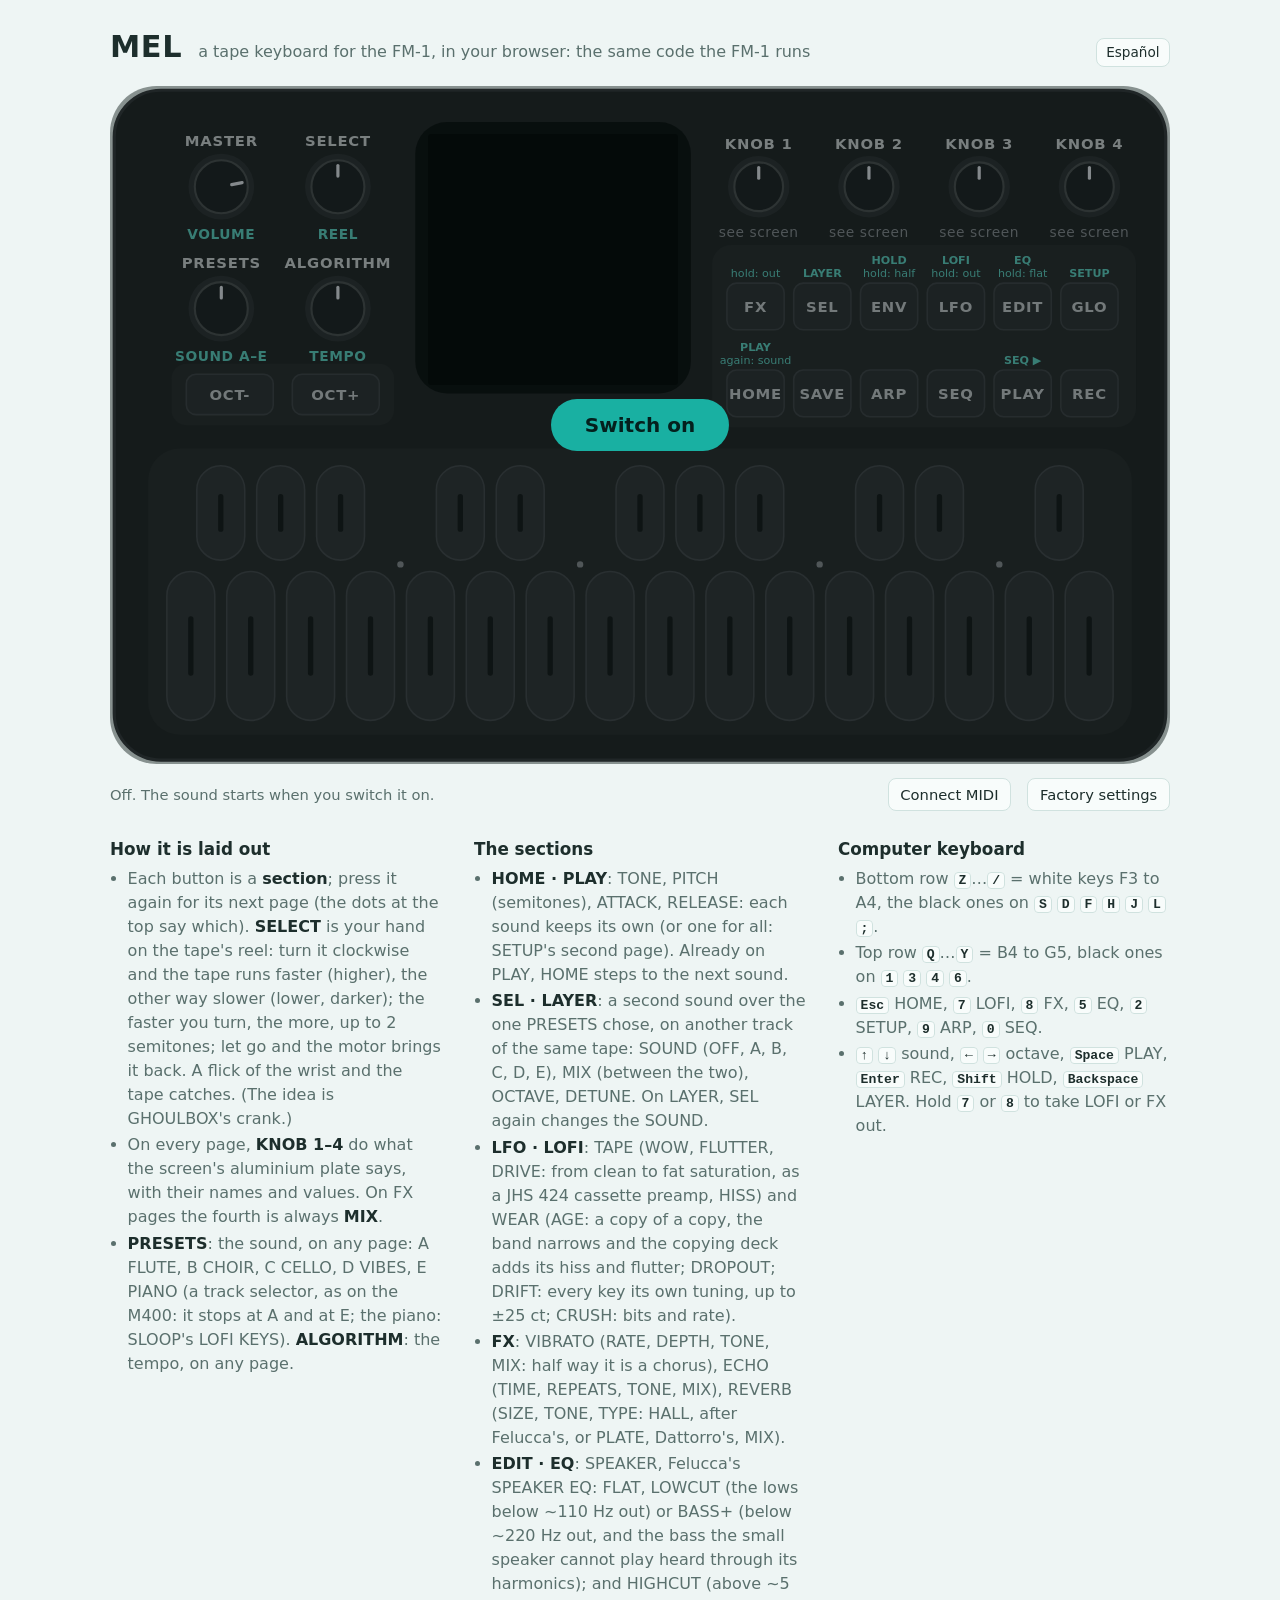
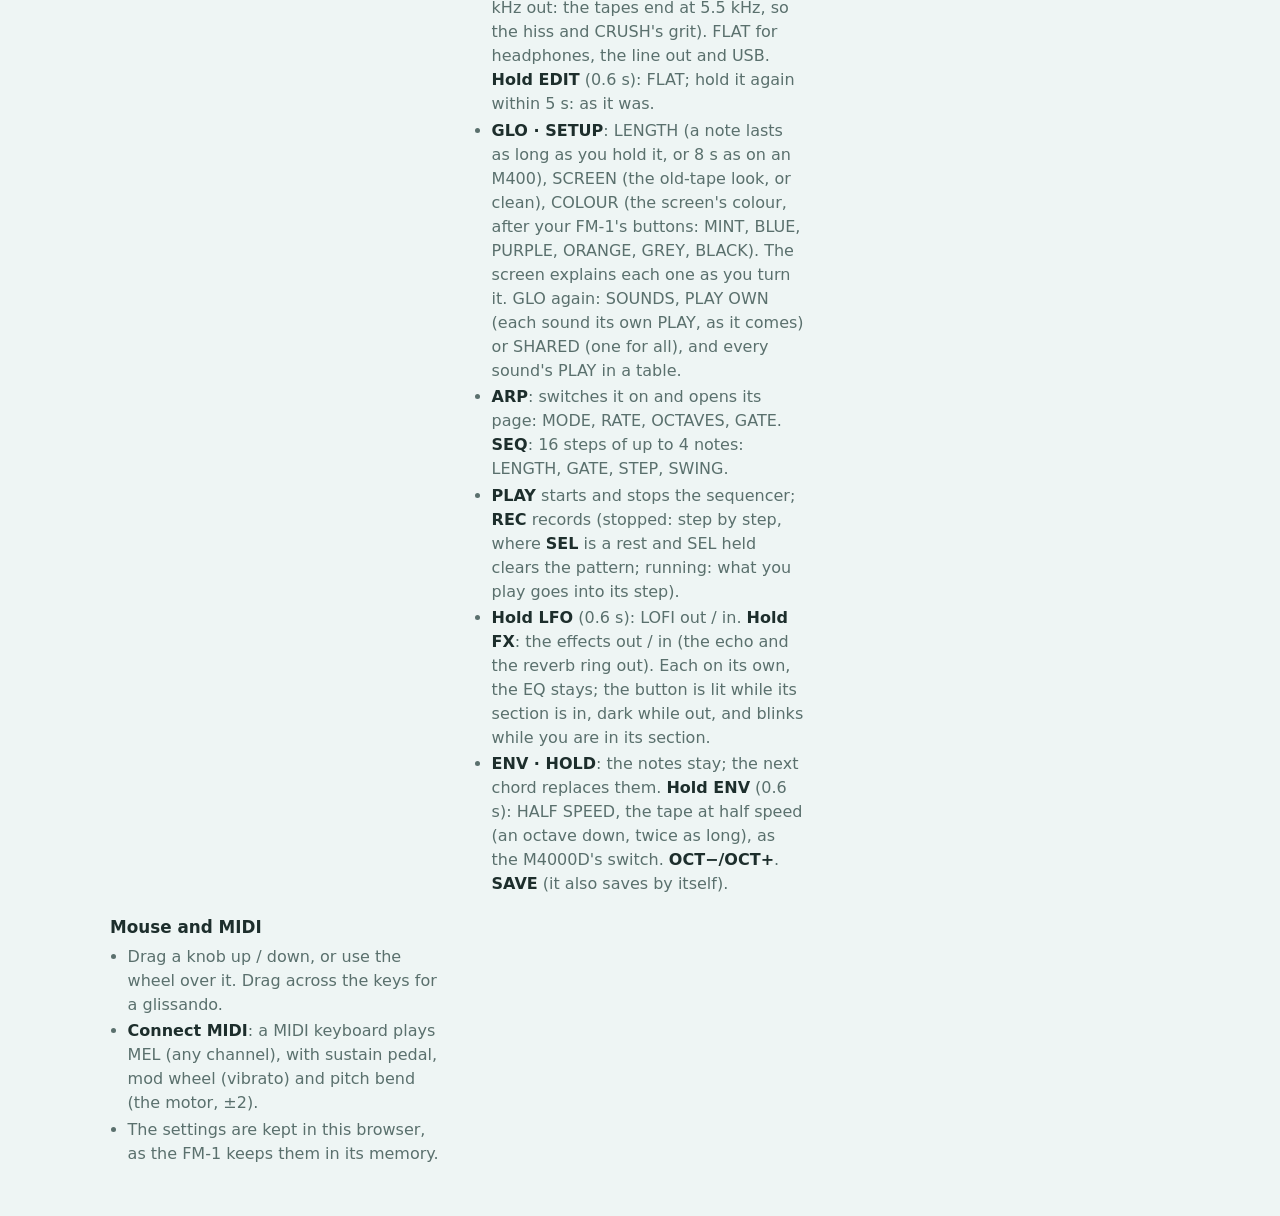
==== web/emu/index.html @ 019c7278 "MEL: Felucca's SPEAKER EQ (FLAT LOWCUT BASS+) and a HIGHCUT in place of the EQ, its curves as they a" ====
<!doctype html>
<html lang="en">
<head>
<meta charset="utf-8">
<meta name="viewport" content="width=device-width, initial-scale=1">
<title>MEL in your browser</title>
<meta name="description" content="MEL, a tape keyboard (after the Mellotron M400) for the M-VAVE FM-1, in your browser: the same code the FM-1 runs.">
<script>   /* the language before anything is drawn: English, or Spanish if chosen (the button at the top) */
try { if (localStorage.getItem("mel-lang") === "es") document.documentElement.lang = "es"; } catch (e) {}
</script>
<style>
:root { --ground: #eef5f4; --ink: #1d2e2c; --muted: #5a706d; --rule: #d0e2df; --card: #f8fcfb; --accent: #12998d; color-scheme: light; }
@media (prefers-color-scheme: dark) {
  :root:not([data-theme="light"]) { --ground: #0f1716; --ink: #e4f1ef; --muted: #91aaa6; --rule: #253432; --card: #162220; --accent: #4fd3c5; color-scheme: dark; }
}
:root[data-theme="dark"] { --ground: #0f1716; --ink: #e4f1ef; --muted: #91aaa6; --rule: #253432; --card: #162220; --accent: #4fd3c5; color-scheme: dark; }
* { box-sizing: border-box; }
body { background: var(--ground); color: var(--ink); margin: 0; padding: 24px 16px 48px;
       font: 400 16px/1.5 system-ui, -apple-system, "Segoe UI", Roboto, sans-serif; }
main { max-width: 1060px; margin: 0 auto; }
header { display: flex; flex-wrap: wrap; align-items: baseline; gap: .3rem 1rem; margin-bottom: 1rem; }
h1 { margin: 0; font-size: 1.9rem; letter-spacing: .02em; }
header p { margin: 0; color: var(--muted); }
html[lang="en"] [data-lang="es"], html[lang="es"] [data-lang="en"] { display: none !important; }
.lang { margin-left: auto; font: inherit; font-size: .85rem; color: var(--ink); background: var(--card); border: 1px solid var(--rule); border-radius: 8px; padding: .25em .7em; cursor: pointer; }
.device { position: relative; width: 100%; aspect-ratio: 1000 / 640; user-select: none; -webkit-user-select: none; touch-action: none; }
.device svg { position: absolute; inset: 0; width: 100%; height: 100%; }
.device canvas { position: absolute; left: 30%; top: 7.1875%; width: 23.6%; height: 36.875%; image-rendering: pixelated; background: #000; border-radius: 3px; pointer-events: none; }
.ctl { cursor: pointer; }
.knob { cursor: ns-resize; }
.face { transition: fill .05s; }
.lit .face.btn { fill: #109488; }
.lit text.cap { fill: #effffd; }
.cap.bcap { fill: #c9c9cd; }
.fn.bfn { fill: #5fd0c3; }                         /* (on the black silicone) */
.down .face { stroke: #5fd0c3; stroke-width: 3; }
.lit .face.white { fill: #2fb5a8; }
.lit .face.black { fill: #109488; }
.fn.dim { fill: #8a8a90; font-weight: 400; }
.fn { fill: #5fd0c3; font: 600 13px system-ui, sans-serif; letter-spacing: .04em; }
.fn.bfn { font-size: 10.5px; letter-spacing: 0; }
.fn.hold { font-weight: 400; }
.cap { fill: #d4d4d7; font: 600 15px system-ui, sans-serif; letter-spacing: .05em; pointer-events: none; }
.start { position: absolute; inset: 0; display: grid; place-items: center; background: rgba(10, 24, 22, .45); border-radius: 4.4% / 6.9%; }
.start[hidden] { display: none; }
.start button { font: 600 1.25rem system-ui, sans-serif; padding: .7em 1.7em; border: 0; border-radius: 999px; background: #19b0a2; color: #04201d; cursor: pointer; }
.start button:disabled { opacity: .6; cursor: progress; }
.bar { display: flex; flex-wrap: wrap; gap: .5rem 1rem; align-items: center; margin-top: .9rem; color: var(--muted); font-size: .92rem; }
.bar button { font: inherit; color: var(--ink); background: var(--card); border: 1px solid var(--rule); border-radius: 8px; padding: .3em .8em; cursor: pointer; }
.bar .grow { flex: 1; }
.help { display: grid; grid-template-columns: repeat(auto-fit, minmax(18rem, 1fr)); gap: 1rem 2rem; margin-top: 1.6rem; }
.help h2 { font-size: 1.05rem; margin: 0 0 .3rem; }
.help ul { margin: 0; padding-left: 1.1rem; color: var(--muted); }
.help li { margin: .15rem 0; }
.help b { color: var(--ink); }
kbd { font: 600 .82em ui-monospace, Menlo, monospace; background: var(--card); border: 1px solid var(--rule); border-radius: 4px; padding: 0 .3em; color: var(--ink); }
</style>
</head>
<body>
<main>
<header>
  <h1>MEL</h1>
  <p data-lang="en">a tape keyboard for the FM-1, in your browser: the same code the FM-1 runs</p>
  <p data-lang="es">un teclado de cintas para el FM-1, en el navegador: el mismo código que corre el FM-1</p>
  <button class="lang" id="lang" type="button"><span data-lang="en">Español</span><span data-lang="es">English</span></button>
</header>

<div class="device" id="device">
  <svg id="panel" viewBox="0 0 1000 640" role="application" aria-label="FM-1"></svg>
  <canvas id="screen" width="240" height="240" aria-label="FM-1 screen"></canvas>
  <div class="start" id="start"><button id="go"><span data-lang="en">Switch on</span><span data-lang="es">Encender</span></button></div>
</div>

<div class="bar">
  <span id="status"></span>
  <span class="grow"></span>
  <span id="load"></span>
  <button id="midi" type="button"></button>
  <button id="reset" type="button"><span data-lang="en">Factory settings</span><span data-lang="es">Ajustes de fábrica</span></button>
</div>

<section class="help" data-lang="en">
  <div>
    <h2>How it is laid out</h2>
    <ul>
      <li>Each button is a <b>section</b>; press it again for its next page (the dots at the top say which). <b>SELECT</b> is your hand on the tape's reel: turn it clockwise and the tape runs faster (higher), the other way slower (lower, darker); the faster you turn, the more, up to 2 semitones; let go and the motor brings it back. A flick of the wrist and the tape catches. (The idea is GHOULBOX's crank.)</li>
      <li>On every page, <b>KNOB 1–4</b> do what the screen's aluminium plate says, with their names and values. On FX pages the fourth is always <b>MIX</b>.</li>
      <li><b>PRESETS</b>: the sound, on any page: A FLUTE, B CHOIR, C CELLO, D VIBES, E PIANO (a track selector, as on the M400: it stops at A and at E; the piano: SLOOP's LOFI KEYS). <b>ALGORITHM</b>: the tempo, on any page.</li>
    </ul>
  </div>
  <div>
    <h2>The sections</h2>
    <ul>
      <li><b>HOME · PLAY</b>: TONE, PITCH (semitones), ATTACK, RELEASE: each sound keeps its own (or one for all: SETUP's second page). Already on PLAY, HOME steps to the next sound.</li>
      <li><b>SEL · LAYER</b>: a second sound over the one PRESETS chose, on another track of the same tape: SOUND (OFF, A, B, C, D, E), MIX (between the two), OCTAVE, DETUNE. On LAYER, SEL again changes the SOUND.</li>
      <li><b>LFO · LOFI</b>: TAPE (WOW, FLUTTER, DRIVE: from clean to fat saturation, as a JHS 424 cassette preamp, HISS) and WEAR (AGE: a copy of a copy, the band narrows and the copying deck adds its hiss and flutter; DROPOUT; DRIFT: every key its own tuning, up to ±25 ct; CRUSH: bits and rate).</li>
      <li><b>FX</b>: VIBRATO (RATE, DEPTH, TONE, MIX: half way it is a chorus), ECHO (TIME, REPEATS, TONE, MIX), REVERB (SIZE, TONE, TYPE: HALL, after Felucca's, or PLATE, Dattorro's, MIX).</li>
      <li><b>EDIT · EQ</b>: SPEAKER, Felucca's SPEAKER EQ: FLAT, LOWCUT (the lows below ~110 Hz out) or BASS+ (below ~220 Hz out, and the bass the small speaker cannot play heard through its harmonics); and HIGHCUT (above ~5 kHz out: the tapes end at 5.5 kHz, so the hiss and CRUSH's grit). FLAT for headphones, the line out and USB. <b>Hold EDIT</b> (0.6 s): FLAT; hold it again within 5 s: as it was.</li>
      <li><b>GLO · SETUP</b>: LENGTH (a note lasts as long as you hold it, or 8 s as on an M400), SCREEN (the old-tape look, or clean), COLOUR (the screen's colour, after your FM-1's buttons: MINT, BLUE, PURPLE, ORANGE, GREY, BLACK). The screen explains each one as you turn it. GLO again: SOUNDS, PLAY OWN (each sound its own PLAY, as it comes) or SHARED (one for all), and every sound's PLAY in a table.</li>
      <li><b>ARP</b>: switches it on and opens its page: MODE, RATE, OCTAVES, GATE. <b>SEQ</b>: 16 steps of up to 4 notes: LENGTH, GATE, STEP, SWING.</li>
      <li><b>PLAY</b> starts and stops the sequencer; <b>REC</b> records (stopped: step by step, where <b>SEL</b> is a rest and SEL held clears the pattern; running: what you play goes into its step).</li>
      <li><b>Hold LFO</b> (0.6 s): LOFI out / in. <b>Hold FX</b>: the effects out / in (the echo and the reverb ring out). Each on its own, the EQ stays; the button is lit while its section is in, dark while out, and blinks while you are in its section.</li>
      <li><b>ENV · HOLD</b>: the notes stay; the next chord replaces them. <b>Hold ENV</b> (0.6 s): HALF SPEED, the tape at half speed (an octave down, twice as long), as the M4000D's switch. <b>OCT−/OCT+</b>. <b>SAVE</b> (it also saves by itself).</li>
    </ul>
  </div>
  <div>
    <h2>Computer keyboard</h2>
    <ul>
      <li>Bottom row <kbd>Z</kbd>…<kbd>/</kbd> = white keys F3 to A4, the black ones on <kbd>S</kbd> <kbd>D</kbd> <kbd>F</kbd> <kbd>H</kbd> <kbd>J</kbd> <kbd>L</kbd> <kbd>;</kbd>.</li>
      <li>Top row <kbd>Q</kbd>…<kbd>Y</kbd> = B4 to G5, black ones on <kbd>1</kbd> <kbd>3</kbd> <kbd>4</kbd> <kbd>6</kbd>.</li>
      <li><kbd>Esc</kbd> HOME, <kbd>7</kbd> LOFI, <kbd>8</kbd> FX, <kbd>5</kbd> EQ, <kbd>2</kbd> SETUP, <kbd>9</kbd> ARP, <kbd>0</kbd> SEQ.</li>
      <li><kbd>↑</kbd> <kbd>↓</kbd> sound, <kbd>←</kbd> <kbd>→</kbd> octave, <kbd>Space</kbd> PLAY, <kbd>Enter</kbd> REC, <kbd>Shift</kbd> HOLD, <kbd>Backspace</kbd> LAYER. Hold <kbd>7</kbd> or <kbd>8</kbd> to take LOFI or FX out.</li>
    </ul>
  </div>
  <div>
    <h2>Mouse and MIDI</h2>
    <ul>
      <li>Drag a knob up / down, or use the wheel over it. Drag across the keys for a glissando.</li>
      <li><b>Connect MIDI</b>: a MIDI keyboard plays MEL (any channel), with sustain pedal, mod wheel (vibrato) and pitch bend (the motor, ±2).</li>
      <li>The settings are kept in this browser, as the FM-1 keeps them in its memory.</li>
    </ul>
  </div>
</section>
<section class="help" data-lang="es">
  <div>
    <h2>Cómo está ordenado</h2>
    <ul>
      <li>Cada botón es un <b>apartado</b>; si lo vuelves a pulsar, pasa a su siguiente página (los puntos de arriba dicen en cuál estás). <b>SELECT</b> es tu mano en la bobina de la cinta: hacia la derecha la cinta corre más (más agudo), hacia la izquierda la frenas (más grave y más oscuro); cuanto más rápido giras, más, hasta 2 semitonos; suéltalo y el motor la devuelve. Un golpe de muñeca y la cinta se engancha. (La idea es la manivela de GHOULBOX.)</li>
      <li>En todas las páginas, <b>KNOB 1–4</b> hacen lo que dice la placa de aluminio de la pantalla, con su nombre y su valor. En FX el cuarto es siempre <b>MIX</b>.</li>
      <li><b>PRESETS</b>: el sonido, en cualquier página: A FLUTE, B CHOIR, C CELLO, D VIBES, E PIANO (un selector de pistas como el del M400: se para en A y en E; el piano: el LOFI KEYS de SLOOP). <b>ALGORITHM</b>: el tempo, en cualquier página.</li>
    </ul>
  </div>
  <div>
    <h2>Los apartados</h2>
    <ul>
      <li><b>HOME · PLAY</b>: TONE, PITCH (semitonos), ATTACK, RELEASE: cada sonido guarda los suyos (o unos para todos: segunda página de SETUP). Si ya estás en PLAY, HOME pasa al siguiente sonido.</li>
      <li><b>SEL · LAYER</b>: un segundo sonido encima del de PRESETS, en otra pista de la misma cinta: SOUND (OFF, A, B, C, D, E), MIX (entre los dos), OCTAVE, DETUNE. Ya en LAYER, SEL otra vez cambia el SOUND.</li>
      <li><b>LFO · LOFI</b>: TAPE (WOW, FLUTTER, DRIVE: de limpio a saturación gorda, como un JHS 424 / preamplificador de cassette, HISS) y WEAR (AGE: copia de copia, se estrecha la banda y la copiadora añade su siseo y flutter; DROPOUT; DRIFT: cada tecla con su afinación, hasta ±25 ct; CRUSH: bits y frecuencia).</li>
      <li><b>FX</b>: VIBRATO (RATE, DEPTH, TONE, MIX: a mitad es un chorus), ECHO (TIME, REPEATS, TONE, MIX), REVERB (SIZE, TONE, TYPE: HALL, after Felucca's, or PLATE, Dattorro's, MIX).</li>
      <li><b>EDIT · EQ</b>: SPEAKER, el SPEAKER EQ de Felucca: FLAT, LOWCUT (quita los graves por debajo de ~110 Hz) o BASS+ (quita por debajo de ~220 Hz, y los graves que el altavoz pequeño no da se oyen por sus armónicos); y HIGHCUT (quita por encima de ~5 kHz: las cintas acaban en 5,5 kHz, así que el soplido y la arenilla del CRUSH). FLAT para auriculares, la salida de línea y USB. <b>Mantén EDIT</b> (0,6 s): FLAT; mantenlo otra vez antes de 5 s: como estaba.</li>
      <li><b>GLO · SETUP</b>: LENGTH (la nota dura lo que la mantienes, o 8 s como en un M400), SCREEN (pantalla de cinta vieja o limpia), COLOUR (el color de la pantalla, a juego con los botones de tu FM-1: MINT, BLUE, PURPLE, ORANGE, GREY, BLACK). La pantalla explica cada uno al girarlo. GLO otra vez: SOUNDS, PLAY OWN (cada sonido su PLAY, así viene) o SHARED (uno para todos), y el PLAY de cada sonido en una tabla.</li>
      <li><b>ARP</b>: lo enciende y abre su página: MODE, RATE, OCTAVES, GATE. <b>SEQ</b>: 16 pasos de hasta 4 notas: LENGTH, GATE, STEP, SWING.</li>
      <li><b>PLAY</b> arranca y para el secuenciador; <b>REC</b> graba (parado: paso a paso, ahí <b>SEL</b> es un silencio y SEL mantenido borra el patrón; en marcha: lo que tocas entra en su paso).</li>
      <li><b>Mantén LFO</b> (0,6 s): fuera / dentro el LOFI. <b>Mantén FX</b>: fuera / dentro los efectos (el eco y la reverb se apagan solos). Son independientes y el EQ no se toca; el botón está encendido mientras su sección está dentro, apagado cuando está fuera, y parpadea cuando estás en su sección.</li>
      <li><b>ENV · HOLD</b>: las notas se quedan; el siguiente acorde las sustituye. <b>Mantén ENV</b> (0,6 s): HALF SPEED, la cinta a media velocidad (una octava abajo, el doble de larga), como el interruptor del M4000D. <b>OCT−/OCT+</b>. <b>SAVE</b> (también guarda solo).</li>
    </ul>
  </div>
  <div>
    <h2>Teclado del ordenador</h2>
    <ul>
      <li>Fila de abajo <kbd>Z</kbd>…<kbd>/</kbd> = teclas blancas de F3 a A4, con las negras en <kbd>S</kbd> <kbd>D</kbd> <kbd>F</kbd> <kbd>H</kbd> <kbd>J</kbd> <kbd>L</kbd> <kbd>Ñ</kbd>/<kbd>;</kbd>.</li>
      <li>Arriba <kbd>Q</kbd>…<kbd>Y</kbd> = B4 a G5, negras en <kbd>1</kbd> <kbd>3</kbd> <kbd>4</kbd> <kbd>6</kbd>.</li>
      <li><kbd>Esc</kbd> HOME, <kbd>7</kbd> LOFI, <kbd>8</kbd> FX, <kbd>5</kbd> EQ, <kbd>2</kbd> SETUP, <kbd>9</kbd> ARP, <kbd>0</kbd> SEQ.</li>
      <li><kbd>↑</kbd> <kbd>↓</kbd> sonido, <kbd>←</kbd> <kbd>→</kbd> octava, <kbd>Espacio</kbd> PLAY, <kbd>Enter</kbd> REC, <kbd>Shift</kbd> HOLD, <kbd>Retroceso</kbd> LAYER. Mantén <kbd>7</kbd> u <kbd>8</kbd> para sacar LOFI o FX.</li>
    </ul>
  </div>
  <div>
    <h2>Ratón y MIDI</h2>
    <ul>
      <li>Arrastra un knob arriba/abajo o usa la rueda encima. Arrastra por las teclas para un glissando.</li>
      <li><b>Conectar MIDI</b>: un teclado MIDI toca MEL (cualquier canal), con pedal de sustain, rueda de modulación (vibrato) y pitch bend (el motor, ±2).</li>
      <li>Los ajustes se guardan en este navegador, como el FM-1 los guarda en su memoria.</li>
    </ul>
  </div>
</section>
</main>

<script>
"use strict";
const NS = "http://www.w3.org/2000/svg";
const BTN = { "OCT-": 0, "OCT+": 1, FX: 2, SEL: 3, ENV: 4, LFO: 5, EDIT: 6, GLO: 7, HOME: 8, SAVE: 9, ARP: 10, SEQ: 11, PLAY: 12, REC: 13 };
const ENC = { SELECT: 0, ALGORITHM: 1, KNOB1: 2, KNOB2: 3, KNOB3: 4, KNOB4: 5, PRESETS: 6 };
let lang = document.documentElement.lang === "es" ? "es" : "en";
const TEXT = {                                  // [what it is, what holding it does] above the buttons; under the knobs
  en: { SELECT: ["REEL"], ALGORITHM: ["TEMPO"], PRESETS: ["SOUND A–E"], MASTER: ["VOLUME"], KNOB: ["see screen"],
        HOME: ["PLAY", "again: sound"], LFO: ["LOFI", "hold: out"], FX: ["", "hold: out"], EDIT: ["EQ", "hold: flat"],
        GLO: ["SETUP"], ENV: ["HOLD", "hold: half"], SEL: ["LAYER"], PLAY: ["SEQ ▶"], REC: [""],
        off: "Off. The sound starts when you switch it on.", loading: "Loading the tapes…",
        on: "On. Play with the mouse, the keyboard or a MIDI keyboard.", fail: "Could not start: ", error: "Error: ",
        midi: "Connect MIDI", midiOn: "MIDI connected", noMidi: "This browser has no Web MIDI (try Chrome or Edge).",
        midiNone: "MIDI connected, but there is no MIDI keyboard.", midiNo: "MIDI not allowed: ", key: "key" },
  es: { SELECT: ["BOBINA"], ALGORITHM: ["TEMPO"], PRESETS: ["SONIDO A–E"], MASTER: ["VOLUMEN"], KNOB: ["ver pantalla"],
        HOME: ["PLAY", "otra: sonido"], LFO: ["LOFI", "mant: fuera"], FX: ["", "mant: fuera"], EDIT: ["EQ", "mant: plano"],
        GLO: ["SETUP"], ENV: ["HOLD", "mant: half"], SEL: ["LAYER"], PLAY: ["SEQ ▶"], REC: ["GRABAR"],
        off: "Apagado. El sonido empieza al encender.", loading: "Cargando las cintas…",
        on: "Encendido. Toca con el ratón, el teclado o un teclado MIDI.", fail: "No ha podido arrancar: ", error: "Error: ",
        midi: "Conectar MIDI", midiOn: "MIDI conectado", noMidi: "Este navegador no tiene Web MIDI (prueba Chrome o Edge).",
        midiNone: "MIDI conectado, pero no hay ningún teclado MIDI.", midiNo: "MIDI no permitido: ", key: "tecla" },
};
const t = (k) => TEXT[lang][k];
const WHITE_K = [0, 2, 4, 6, 7, 9, 11, 12, 14, 16, 18, 19, 21, 23, 24, 26];   // F3 G3 A3 B3 C4 ... G5
const BLACK_K = [1, 3, 5, 8, 10, 13, 15, 17, 20, 22, 25];
const BLACK_AFTER = [0, 1, 2, 4, 5, 7, 8, 9, 11, 12, 14];                     // the white key each black one follows
const STORE = "mel-emu-settings";

const svg = document.getElementById("panel");
function el(tag, attrs, parent = svg) {
  const e = document.createElementNS(NS, tag);
  for (const [k, v] of Object.entries(attrs)) e.setAttribute(k, v);
  parent.appendChild(e);
  return e;
}
function label(parent, x, y, s, cls = "cap", size) {
  const e = el("text", { x, y, "text-anchor": "middle", class: cls }, parent);
  if (size) e.style.fontSize = size + "px";
  e.textContent = s;
  return e;
}
const texts = [];                               // the labels that change with the language: [element, key, line, y alone]
function textLabel(parent, x, y, key, line, cls, yAlone = y) {
  const e = label(parent, x, y, "", cls);
  texts.push([e, key, line, y, yAlone]);
  return e;
}

// ---------------------------------------------------------------- the panel
el("rect", { x: 4, y: 4, width: 992, height: 632, rx: 44, fill: "#1e1e20", stroke: "#323236", "stroke-width": 3 });   // the FM-1 Black: all black, black silicone
const knobs = {};
function knob(x, y, r, name) {
  const g = el("g", { class: "ctl knob", role: "slider", "aria-label": name });
  el("circle", { cx: x, cy: y, r: r + 6, fill: "#2c2c2f" }, g);
  el("circle", { cx: x, cy: y, r, fill: "#1c1c1e", stroke: "#4a4a4d", "stroke-width": 2, class: "face" }, g);
  const ind = el("line", { x1: x, y1: y - r + 5, x2: x, y2: y - r + 15, stroke: "#e8e6ee", "stroke-width": 3, "stroke-linecap": "round" }, g);
  label(g, x, y - r - 13, name === "KNOB1" ? "KNOB 1" : name === "KNOB2" ? "KNOB 2" : name === "KNOB3" ? "KNOB 3" : name === "KNOB4" ? "KNOB 4" : name, "cap", 14);
  if (name.startsWith("KNOB")) textLabel(g, x, y + r + 24, "KNOB", 0, "fn dim");
  else textLabel(g, x, y + r + 24, name, 0, "fn");
  el("circle", { cx: x, cy: y, r: r + 16, fill: "transparent" }, g);
  knobs[name] = { g, ind, x, y, angle: 0 };
  return knobs[name];
}
knob(105, 95, 25, "MASTER");
knob(215, 95, 25, "SELECT");
knob(105, 210, 25, "PRESETS");
knob(215, 210, 25, "ALGORITHM");
for (let i = 0; i < 4; i++) knob(612 + i * 104, 95, 23, `KNOB${i + 1}`);

const buttons = {};
function button(x, y, w, h, name) {
  const g = el("g", { class: "ctl", role: "button", "aria-label": name });
  el("rect", { x, y, width: w, height: h, rx: 9, fill: "#2c2c2f", stroke: "#3e3e43", "stroke-width": 1.5, class: "face btn" }, g);
  label(g, x + w / 2, y + h / 2 + 5, name, "cap bcap", 14);
  if (TEXT.en[name]) {                          // two short lines over it: what it is, what holding it does
    textLabel(g, x + w / 2, y - 18, name, 0, "fn bfn", y - 6);   // (alone: just over the button)
    textLabel(g, x + w / 2, y - 6, name, 1, "fn bfn hold");
  }
  buttons[name] = { g, id: BTN[name] };
}
el("rect", { x: 58, y: 262, width: 210, height: 58, rx: 14, fill: "#262628" });
button(72, 272, 82, 38, "OCT-");
button(172, 272, 82, 38, "OCT+");
el("rect", { x: 288, y: 34, width: 260, height: 256, rx: 30, fill: "#080909" });
el("rect", { x: 568, y: 150, width: 400, height: 172, rx: 18, fill: "#262628" });
const ROW1 = ["FX", "SEL", "ENV", "LFO", "EDIT", "GLO"], ROW2 = ["HOME", "SAVE", "ARP", "SEQ", "PLAY", "REC"];
for (let i = 0; i < 6; i++) { button(582 + i * 63, 186, 54, 44, ROW1[i]); button(582 + i * 63, 268, 54, 44, ROW2[i]); }

const keys = [];
function slit(g, cx, y, h) {                    // the dark groove down the middle of every key, as on the real one
  el("rect", { x: cx - 2.5, y: y + h * 0.3, width: 5, height: h * 0.4, rx: 2.5, fill: "#121214", "pointer-events": "none" }, g);
}
(function keybed(x0, y0, w, h) {
  el("rect", { x: x0, y: y0, width: w, height: h, rx: 30, fill: "#262628" });
  const pitch = (w - 24) / 16, kw = pitch * 0.8;
  WHITE_K.forEach((k, i) => {
    const g = el("g", { class: "ctl", role: "button", "aria-label": `key ${k}` });
    el("rect", { x: x0 + 12 + i * pitch + (pitch - kw) / 2, y: y0 + h * 0.43, width: kw, height: h * 0.52, rx: kw / 2, fill: "#2f2f32", stroke: "#434348", "stroke-width": 1.5, class: "face white" }, g);
    slit(g, x0 + 12 + i * pitch + pitch / 2, y0 + h * 0.43, h * 0.52);
    g.dataset.key = k;
    keys[k] = g;
  });
  BLACK_AFTER.forEach((a, j) => {
    const g = el("g", { class: "ctl", role: "button", "aria-label": `key ${BLACK_K[j]}` });
    el("rect", { x: x0 + 12 + (a + 1) * pitch - kw / 2, y: y0 + h * 0.06, width: kw, height: h * 0.33, rx: kw / 2, fill: "#2f2f32", stroke: "#434348", "stroke-width": 1.5, class: "face black" }, g);
    slit(g, x0 + 12 + (a + 1) * pitch, y0 + h * 0.06, h * 0.33);
    g.dataset.key = BLACK_K[j];
    keys[BLACK_K[j]] = g;
  });
  [4, 7, 11, 14].forEach((i) => el("circle", { cx: x0 + 12 + i * pitch, cy: y0 + h * 0.405, r: 3, fill: "#8a8a90" }));   // the octave dots (B|C, E|F)
})(36, 342, 928, 270);

// ---------------------------------------------------------------- the language
const statusEl = document.getElementById("status"), loadEl = document.getElementById("load");
let statusKey = "off", statusExtra = "", midiOn = false;
function status(key, extra = "") { statusKey = key; statusExtra = extra; statusEl.textContent = t(key) + extra; }
function applyLang() {
  document.documentElement.lang = lang;
  document.title = lang === "es" ? "MEL en el navegador" : "MEL in your browser";
  for (const [e, key, line, y, yAlone] of texts) {
    const lines = TEXT[lang][key] || [];
    e.textContent = lines[line] || "";
    e.setAttribute("y", lines[1] ? y : yAlone);
  }
  document.getElementById("midi").textContent = t(midiOn ? "midiOn" : "midi");
  if (statusKey) statusEl.textContent = t(statusKey) + statusExtra;
}
document.getElementById("lang").addEventListener("click", () => {
  lang = lang === "es" ? "en" : "es";
  try { localStorage.setItem("mel-lang", lang); } catch (e) {}
  applyLang();
});
applyLang();

// ---------------------------------------------------------------- the device
let node = null, ctx = null, master = 800;
const send = (m) => node && node.port.postMessage(m);
let keyMask = 0;
const keySources = new Map();                    // key -> set of sources holding it (pointer ids, keyboard codes)
function keyHold(k, src, down) {
  let s = keySources.get(k);
  if (!s) keySources.set(k, (s = new Set()));
  if (down) s.add(src); else s.delete(src);
  const was = keyMask;
  keyMask = s.size ? keyMask | (1 << k) : keyMask & ~(1 << k);
  if (keyMask !== was) { send({ type: "keys", mask: keyMask }); keys[k].classList.toggle("down", !!s.size); }
}
function buttonSet(name, down) {
  const b = buttons[name];
  if (!b) return;
  b.g.classList.toggle("down", down);
  send({ type: "button", id: b.id, down });
}
function turn(name, n) {
  const k = knobs[name];
  if (!k || !n) return;
  k.angle = (k.angle + n * 15) % 360;
  k.ind.setAttribute("transform", `rotate(${k.angle} ${k.x} ${k.y})`);
  send({ type: "enc", id: ENC[name], n });
}
function setMaster(v) {
  master = Math.max(0, Math.min(1023, Math.round(v)));
  const k = knobs.MASTER;
  k.ind.setAttribute("transform", `rotate(${(master / 1023) * 280 - 140} ${k.x} ${k.y})`);
  send({ type: "master", value: master });
  try { localStorage.setItem("mel-emu-master", master); } catch (e) {}
}

// knobs: drag up / down, or the wheel
for (const [name, k] of Object.entries(knobs)) {
  let y0 = 0, acc = 0, id = null;
  k.g.addEventListener("pointerdown", (e) => { id = e.pointerId; y0 = e.clientY; acc = 0; k.g.setPointerCapture(id); e.preventDefault(); });
  k.g.addEventListener("pointermove", (e) => {
    if (e.pointerId !== id) return;
    const dy = y0 - e.clientY;
    y0 = e.clientY;
    if (name === "MASTER") { setMaster(master + dy * 4); return; }
    acc += dy;
    const n = Math.trunc(acc / 9);
    if (n) { acc -= n * 9; turn(name, n); }
  });
  const end = (e) => { if (e.pointerId === id) id = null; };
  k.g.addEventListener("pointerup", end);
  k.g.addEventListener("pointercancel", end);
  k.g.addEventListener("wheel", (e) => {
    e.preventDefault();
    const n = e.deltaY < 0 ? 1 : -1;
    if (name === "MASTER") setMaster(master + n * 32); else turn(name, n);
  }, { passive: false });
}
// buttons
for (const [name, b] of Object.entries(buttons)) {
  b.g.addEventListener("pointerdown", (e) => { b.g.setPointerCapture(e.pointerId); buttonSet(name, true); e.preventDefault(); });
  const up = () => buttonSet(name, false);
  b.g.addEventListener("pointerup", up);
  b.g.addEventListener("pointercancel", up);
}
// keys: press, and slide across them
const pointerKey = new Map();
function keyAt(x, y) {
  const t = document.elementFromPoint(x, y), g = t && t.closest && t.closest("g[data-key]");
  return g ? +g.dataset.key : -1;
}
svg.addEventListener("pointerdown", (e) => {
  const k = keyAt(e.clientX, e.clientY);
  if (k < 0) return;
  e.preventDefault();
  svg.setPointerCapture(e.pointerId);
  pointerKey.set(e.pointerId, k);
  keyHold(k, "p" + e.pointerId, true);
});
svg.addEventListener("pointermove", (e) => {
  if (!pointerKey.has(e.pointerId)) return;
  const k = keyAt(e.clientX, e.clientY), was = pointerKey.get(e.pointerId);
  if (k !== was && k >= 0) { keyHold(was, "p" + e.pointerId, false); keyHold(k, "p" + e.pointerId, true); pointerKey.set(e.pointerId, k); }
});
const pointerEnd = (e) => {
  if (!pointerKey.has(e.pointerId)) return;
  keyHold(pointerKey.get(e.pointerId), "p" + e.pointerId, false);
  pointerKey.delete(e.pointerId);
};
svg.addEventListener("pointerup", pointerEnd);
svg.addEventListener("pointercancel", pointerEnd);

// the computer keyboard (by position: works on any layout)
const KEYMAP = {
  KeyZ: 0, KeyS: 1, KeyX: 2, KeyD: 3, KeyC: 4, KeyF: 5, KeyV: 6, KeyB: 7, KeyH: 8, KeyN: 9, KeyJ: 10, KeyM: 11,
  Comma: 12, KeyL: 13, Period: 14, Semicolon: 15, Slash: 16, Digit1: 17, KeyQ: 18, KeyW: 19, Digit3: 20, KeyE: 21,
  Digit4: 22, KeyR: 23, KeyT: 24, Digit6: 25, KeyY: 26,
};
const KEYBTN = { Space: "PLAY", Enter: "REC", Escape: "HOME", Digit9: "ARP", Digit0: "SEQ", Digit7: "LFO", Digit8: "FX", Digit5: "EDIT", Digit2: "GLO", ShiftLeft: "ENV", ShiftRight: "ENV", Backspace: "SEL" };
window.addEventListener("keydown", (e) => {
  if (e.metaKey || e.ctrlKey || e.altKey || !node) return;
  if (e.code in KEYMAP) { if (!e.repeat) keyHold(KEYMAP[e.code], e.code, true); e.preventDefault(); }
  else if (e.code in KEYBTN) { if (!e.repeat) buttonSet(KEYBTN[e.code], true); e.preventDefault(); }
  else if (e.code === "ArrowUp") { turn("PRESETS", 1); e.preventDefault(); }
  else if (e.code === "ArrowDown") { turn("PRESETS", -1); e.preventDefault(); }
  else if (e.code === "ArrowLeft") { if (!e.repeat) buttonSet("OCT-", true); e.preventDefault(); }
  else if (e.code === "ArrowRight") { if (!e.repeat) buttonSet("OCT+", true); e.preventDefault(); }
});
window.addEventListener("keyup", (e) => {
  if (e.code in KEYMAP) keyHold(KEYMAP[e.code], e.code, false);
  else if (e.code in KEYBTN) buttonSet(KEYBTN[e.code], false);
  else if (e.code === "ArrowLeft") buttonSet("OCT-", false);
  else if (e.code === "ArrowRight") buttonSet("OCT+", false);
});
window.addEventListener("blur", () => {
  for (const [k, s] of keySources) for (const src of [...s]) if (!src.startsWith("p")) keyHold(k, src, false);
});

// the screen and the LEDs
const screen = document.getElementById("screen"), sctx = screen.getContext("2d"), img = sctx.createImageData(240, 240);
function drawScreen(fb) {
  const d = img.data;
  for (let i = 0, j = 0; i < fb.length; i++, j += 4) {
    const c = fb[i];
    d[j] = ((c >> 11) * 527 + 23) >> 6;
    d[j + 1] = (((c >> 5) & 63) * 259 + 33) >> 6;
    d[j + 2] = ((c & 31) * 527 + 23) >> 6;
    d[j + 3] = 255;
  }
  sctx.putImageData(img, 0, 0);
}
function drawLeds([lo, hi]) {
  for (const b of Object.values(buttons)) b.g.classList.toggle("lit", !!((lo >>> b.id) & 1));
  for (let k = 0; k < 27; k++) {
    const id = 14 + k, on = id < 32 ? (lo >>> id) & 1 : (hi >>> (id - 32)) & 1;
    keys[k].classList.toggle("lit", !!on);
  }
}

// ---------------------------------------------------------------- switching on
function savedSettings() {
  try { const s = JSON.parse(localStorage.getItem(STORE) || "null"); return Array.isArray(s) ? s : null; } catch (e) { return null; }
}
async function start() {
  const go = document.getElementById("go");
  go.disabled = true;
  status("loading");
  try {
    ctx = new AudioContext({ sampleRate: 44100, latencyHint: "interactive" });
    await ctx.audioWorklet.addModule("worklet.js");
    const wasm = await (await fetch("mel.wasm", { cache: "no-cache" })).arrayBuffer();   // (asked again: a new build is never an old copy)
    node = new AudioWorkletNode(ctx, "mel", { numberOfInputs: 0, numberOfOutputs: 1, outputChannelCount: [2] });
    node.connect(ctx.destination);
    try { const m = +localStorage.getItem("mel-emu-master"); if (m > 0) master = m; } catch (e) {}
    node.port.onmessage = (e) => {
      const m = e.data;
      if (m.type === "ready") {
        document.getElementById("start").hidden = true;
        status("on");
        setMaster(master);
      } else if (m.type === "error") {
        status("error", m.message);
      } else if (m.type === "frame") {
        if (m.fb) drawScreen(m.fb);
        if (m.leds) drawLeds(m.leds);
        if (m.settings) { try { localStorage.setItem(STORE, JSON.stringify(m.settings)); } catch (err) {} }
        if (m.load !== undefined) loadEl.textContent = `CPU ${(m.load * 100).toFixed(0)} %`;
      }
    };
    node.port.postMessage({ type: "load", wasm, settings: savedSettings(), master }, [wasm]);
    await ctx.resume();
  } catch (err) {
    status("fail", err.message);
    go.disabled = false;
  }
}
document.getElementById("go").addEventListener("click", start);
document.getElementById("reset").addEventListener("click", () => {
  try { localStorage.removeItem(STORE); } catch (e) {}
  location.reload();
});

// MIDI in
document.getElementById("midi").addEventListener("click", async (ev) => {
  if (!navigator.requestMIDIAccess) { status("noMidi"); return; }
  try {
    const access = await navigator.requestMIDIAccess();
    const hook = () => {
      const names = [];
      for (const input of access.inputs.values()) {
        input.onmidimessage = (m) => { const [a, b = 0, c = 0] = m.data; if (a < 0xF0) send({ type: "midi", data: [a, b, c] }); };
        names.push(input.name);
      }
      if (names.length) { statusKey = ""; statusEl.textContent = "MIDI: " + names.join(", "); } else status("midiNone");
    };
    access.onstatechange = hook;
    hook();
    midiOn = true;
    applyLang();
  } catch (err) {
    status("midiNo", err.message);
  }
});
setMaster(master);
</script>
</body>
</html>
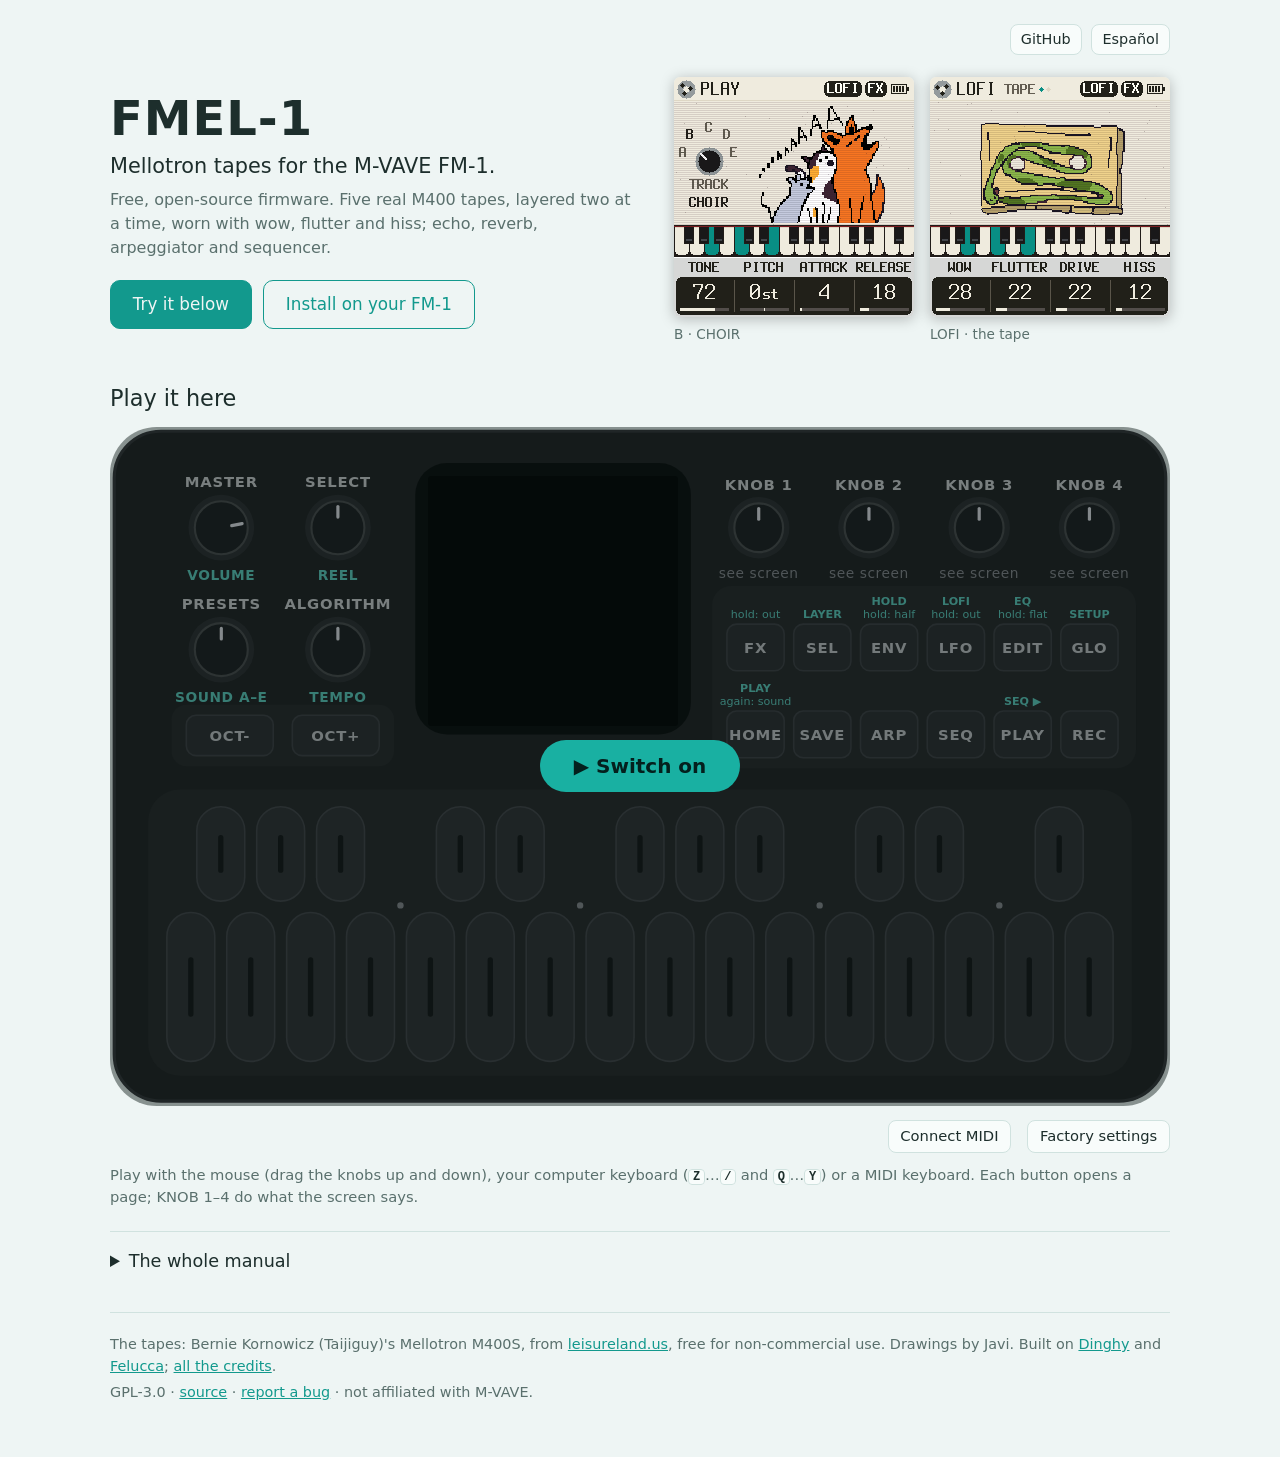
==== commit 3ad996d5: "MEL: the site for its first visitors: FMEL-1, what it is in two lines, Install and GitHub at the top" ====
--- a/web/emu/index.html
+++ b/web/emu/index.html
@@ -3,10 +3,22 @@
 <head>
 <meta charset="utf-8">
 <meta name="viewport" content="width=device-width, initial-scale=1">
-<title>MEL in your browser</title>
-<meta name="description" content="MEL, a tape keyboard (after the Mellotron M400) for the M-VAVE FM-1, in your browser: the same code the FM-1 runs.">
-<script>   /* the language before anything is drawn: English, or Spanish if chosen (the button at the top) */
-try { if (localStorage.getItem("mel-lang") === "es") document.documentElement.lang = "es"; } catch (e) {}
+<title>FMEL-1: Mellotron tapes for the M-VAVE FM-1</title>
+<meta name="description" content="Free, open-source firmware that turns the M-VAVE FM-1 into a little Mellotron. Try it in your browser: the same code the FM-1 runs.">
+<meta property="og:type" content="website">
+<meta property="og:title" content="FMEL-1: Mellotron tapes for the M-VAVE FM-1">
+<meta property="og:description" content="Free, open-source firmware for the FM-1. Try it in your browser.">
+<meta property="og:url" content="https://antonioaltea.github.io/fmel-1/">
+<meta property="og:image" content="https://antonioaltea.github.io/fmel-1/img/og.png">
+<meta property="og:image:width" content="1200">
+<meta property="og:image:height" content="630">
+<meta name="twitter:card" content="summary_large_image">
+<link rel="icon" href="img/icon.png">
+<script>   /* the language before anything is drawn: the one chosen, else the browser's (Spanish or English) */
+try {
+  const l = localStorage.getItem("mel-lang") || (/^es\b/i.test(navigator.language || "") ? "es" : "en");
+  if (l === "es") document.documentElement.lang = "es";
+} catch (e) {}
 </script>
 <style>
 :root { --ground: #eef5f4; --ink: #1d2e2c; --muted: #5a706d; --rule: #d0e2df; --card: #f8fcfb; --accent: #12998d; color-scheme: light; }
@@ -18,11 +30,24 @@
 body { background: var(--ground); color: var(--ink); margin: 0; padding: 24px 16px 48px;
        font: 400 16px/1.5 system-ui, -apple-system, "Segoe UI", Roboto, sans-serif; }
 main { max-width: 1060px; margin: 0 auto; }
-header { display: flex; flex-wrap: wrap; align-items: baseline; gap: .3rem 1rem; margin-bottom: 1rem; }
-h1 { margin: 0; font-size: 1.9rem; letter-spacing: .02em; }
-header p { margin: 0; color: var(--muted); }
 html[lang="en"] [data-lang="es"], html[lang="es"] [data-lang="en"] { display: none !important; }
-.lang { margin-left: auto; font: inherit; font-size: .85rem; color: var(--ink); background: var(--card); border: 1px solid var(--rule); border-radius: 8px; padding: .25em .7em; cursor: pointer; }
+a { color: var(--accent); }
+.top { display: flex; align-items: center; gap: .6rem; margin-bottom: 1.4rem; }
+.top .grow { flex: 1; }
+.top a, .lang { font: inherit; font-size: .9rem; color: var(--ink); background: var(--card); border: 1px solid var(--rule); border-radius: 8px; padding: .25em .7em; cursor: pointer; text-decoration: none; }
+.hero { display: flex; flex-wrap: wrap; align-items: center; gap: 1.5rem 2.5rem; margin-bottom: 2.4rem; }
+.hero .text { flex: 1 1 20rem; }
+h1 { margin: 0; font-size: 3rem; line-height: 1.05; letter-spacing: .02em; }
+.lead { font-size: 1.3rem; margin: .5rem 0 .4rem; }
+.hero .sub { color: var(--muted); margin: 0 0 1.2rem; }
+.cta { display: flex; flex-wrap: wrap; gap: .7rem; }
+.cta a { display: inline-block; padding: .65em 1.3em; border: 1px solid var(--accent); border-radius: 10px; text-decoration: none; font-size: 1.05rem; }
+.cta a.primary { background: var(--accent); color: var(--ground); }
+.shots { display: flex; gap: 1rem; margin: 0; flex: 0 1 auto; }
+.shots figure { margin: 0; flex: 1 1 0; }
+.shots img { display: block; width: 100%; max-width: 240px; aspect-ratio: 1; border-radius: 6px; box-shadow: 0 2px 14px rgba(0, 0, 0, .25); }
+.shots figcaption { color: var(--muted); font-size: .85rem; margin-top: .4rem; }
+h2.try { font-size: 1.4rem; margin: 0 0 .7rem; font-weight: 400; }
 .device { position: relative; width: 100%; aspect-ratio: 1000 / 640; user-select: none; -webkit-user-select: none; touch-action: none; }
 .device svg { position: absolute; inset: 0; width: 100%; height: 100%; }
 .device canvas { position: absolute; left: 30%; top: 7.1875%; width: 23.6%; height: 36.875%; image-rendering: pixelated; background: #000; border-radius: 3px; pointer-events: none; }
@@ -48,7 +73,20 @@
 .bar { display: flex; flex-wrap: wrap; gap: .5rem 1rem; align-items: center; margin-top: .9rem; color: var(--muted); font-size: .92rem; }
 .bar button { font: inherit; color: var(--ink); background: var(--card); border: 1px solid var(--rule); border-radius: 8px; padding: .3em .8em; cursor: pointer; }
 .bar .grow { flex: 1; }
-.help { display: grid; grid-template-columns: repeat(auto-fit, minmax(18rem, 1fr)); gap: 1rem 2rem; margin-top: 1.6rem; }
+.help { display: grid; grid-template-columns: repeat(auto-fit, minmax(18rem, 1fr)); gap: 1rem 2rem; margin-top: 1rem; }
+.hint { color: var(--muted); font-size: .92rem; margin: .7rem 0 0; }
+details.manual { margin-top: 1.4rem; border-top: 1px solid var(--rule); padding-top: 1rem; }
+details.manual summary { cursor: pointer; font-size: 1.1rem; }
+footer { margin-top: 2.4rem; padding-top: 1rem; border-top: 1px solid var(--rule); color: var(--muted); font-size: .9rem; }
+footer p { margin: .3rem 0; }
+.hint.touch { display: none; }
+@media (pointer: coarse) { .hint.desk { display: none; } .hint.touch { display: block; } }
+@media (max-width: 640px) {
+  .start button { font-size: 1rem; padding: .55em 1.3em; }
+  h1 { font-size: 2.4rem; }
+  .shots img { max-width: none; }
+  .bar #reset { display: none; }
+}
 .help h2 { font-size: 1.05rem; margin: 0 0 .3rem; }
 .help ul { margin: 0; padding-left: 1.1rem; color: var(--muted); }
 .help li { margin: .15rem 0; }
@@ -58,27 +96,53 @@
 </head>
 <body>
 <main>
-<header>
-  <h1>MEL</h1>
-  <p data-lang="en">a tape keyboard for the FM-1, in your browser: the same code the FM-1 runs</p>
-  <p data-lang="es">un teclado de cintas para el FM-1, en el navegador: el mismo código que corre el FM-1</p>
+<nav class="top">
+  <span class="grow"></span>
+  <a href="https://github.com/AntonioAltea/fmel-1">GitHub</a>
   <button class="lang" id="lang" type="button"><span data-lang="en">Español</span><span data-lang="es">English</span></button>
+</nav>
+
+<header class="hero">
+  <div class="text">
+    <h1>FMEL-1</h1>
+    <p class="lead" data-lang="en">Mellotron tapes for the M-VAVE FM-1.</p>
+    <p class="lead" data-lang="es">Cintas de Mellotron para el M-VAVE FM-1.</p>
+    <p class="sub" data-lang="en">Free, open-source firmware. Five real M400 tapes, layered two at a time, worn with wow, flutter and hiss; echo, reverb, arpeggiator and sequencer.</p>
+    <p class="sub" data-lang="es">Firmware libre y gratuito. Cinco cintas reales de un M400, de dos en dos, gastadas con wow, flutter y soplido; eco, reverb, arpegiador y secuenciador.</p>
+    <div class="cta">
+      <a class="primary" href="#try"><span data-lang="en">Try it below</span><span data-lang="es">Pruébalo aquí abajo</span></a>
+      <a href="install/"><span data-lang="en">Install on your FM-1</span><span data-lang="es">Instalar en tu FM-1</span></a>
+    </div>
+  </div>
+  <div class="shots">
+    <figure><img src="img/choir.png" width="240" height="240" alt="The FM-1's screen playing the choir tape: a fox, a cat and a mouse singing"><figcaption data-lang="en">B · CHOIR</figcaption><figcaption data-lang="es">B · CHOIR (coro)</figcaption></figure>
+    <figure><img src="img/tape.png" width="240" height="240" alt="The LOFI page: a cassette whose tape is a snake"><figcaption data-lang="en">LOFI · the tape</figcaption><figcaption data-lang="es">LOFI · la cinta</figcaption></figure>
+  </div>
 </header>
+
+<h2 class="try" id="try"><span data-lang="en">Play it here</span><span data-lang="es">Tócalo aquí</span></h2>
 
 <div class="device" id="device">
   <svg id="panel" viewBox="0 0 1000 640" role="application" aria-label="FM-1"></svg>
   <canvas id="screen" width="240" height="240" aria-label="FM-1 screen"></canvas>
-  <div class="start" id="start"><button id="go"><span data-lang="en">Switch on</span><span data-lang="es">Encender</span></button></div>
+  <div class="start" id="start"><button id="go"><span data-lang="en">▶ Switch on</span><span data-lang="es">▶ Encender</span></button></div>
 </div>
 
 <div class="bar">
   <span id="status"></span>
   <span class="grow"></span>
-  <span id="load"></span>
+  <span id="load" hidden></span>
   <button id="midi" type="button"></button>
   <button id="reset" type="button"><span data-lang="en">Factory settings</span><span data-lang="es">Ajustes de fábrica</span></button>
 </div>
-
+<p class="hint desk" data-lang="en">Play with the mouse (drag the knobs up and down), your computer keyboard (<kbd>Z</kbd>…<kbd>/</kbd> and <kbd>Q</kbd>…<kbd>Y</kbd>) or a MIDI keyboard. Each button opens a page; KNOB 1–4 do what the screen says.</p>
+<p class="hint desk" data-lang="es">Toca con el ratón (arrastra los knobs arriba y abajo), el teclado del ordenador (<kbd>Z</kbd>…<kbd>/</kbd> y <kbd>Q</kbd>…<kbd>Y</kbd>) o un teclado MIDI. Cada botón abre una página; KNOB 1–4 hacen lo que dice la pantalla.</p>
+
+<p class="hint touch" data-lang="en">Turn your phone sideways for bigger keys. Drag the knobs up and down; each button opens a page, and KNOB 1–4 do what the screen says.</p>
+<p class="hint touch" data-lang="es">Gira el móvil para tener las teclas más grandes. Arrastra los knobs arriba y abajo; cada botón abre una página y KNOB 1–4 hacen lo que dice la pantalla.</p>
+
+<details class="manual">
+<summary><span data-lang="en">The whole manual</span><span data-lang="es">El manual entero</span></summary>
 <section class="help" data-lang="en">
   <div>
     <h2>How it is laid out</h2>
@@ -163,6 +227,14 @@
     </ul>
   </div>
 </section>
+</details>
+
+<footer>
+  <p data-lang="en">The tapes: Bernie Kornowicz (Taijiguy)'s Mellotron M400S, from <a href="http://leisureland.us">leisureland.us</a>, free for non-commercial use. Drawings by Javi. Built on <a href="https://github.com/zvenson/dinghy">Dinghy</a> and <a href="https://github.com/hugelton/Felucca">Felucca</a>; <a href="https://github.com/AntonioAltea/fmel-1#credits">all the credits</a>.</p>
+  <p data-lang="es">Las cintas: el Mellotron M400S de Bernie Kornowicz (Taijiguy), de <a href="http://leisureland.us">leisureland.us</a>, libres para uso no comercial. Dibujos de Javi. Hecho sobre <a href="https://github.com/zvenson/dinghy">Dinghy</a> y <a href="https://github.com/hugelton/Felucca">Felucca</a>; <a href="https://github.com/AntonioAltea/fmel-1#credits">todos los créditos</a>.</p>
+  <p data-lang="en">GPL-3.0 · <a href="https://github.com/AntonioAltea/fmel-1">source</a> · <a href="https://github.com/AntonioAltea/fmel-1/issues">report a bug</a> · not affiliated with M-VAVE.</p>
+  <p data-lang="es">GPL-3.0 · <a href="https://github.com/AntonioAltea/fmel-1">código</a> · <a href="https://github.com/AntonioAltea/fmel-1/issues">avisar de un fallo</a> · sin relación con M-VAVE.</p>
+</footer>
 </main>
 
 <script>
@@ -175,14 +247,14 @@
   en: { SELECT: ["REEL"], ALGORITHM: ["TEMPO"], PRESETS: ["SOUND A–E"], MASTER: ["VOLUME"], KNOB: ["see screen"],
         HOME: ["PLAY", "again: sound"], LFO: ["LOFI", "hold: out"], FX: ["", "hold: out"], EDIT: ["EQ", "hold: flat"],
         GLO: ["SETUP"], ENV: ["HOLD", "hold: half"], SEL: ["LAYER"], PLAY: ["SEQ ▶"], REC: [""],
-        off: "Off. The sound starts when you switch it on.", loading: "Loading the tapes…",
+        off: "", loading: "Loading the tapes…",
         on: "On. Play with the mouse, the keyboard or a MIDI keyboard.", fail: "Could not start: ", error: "Error: ",
         midi: "Connect MIDI", midiOn: "MIDI connected", noMidi: "This browser has no Web MIDI (try Chrome or Edge).",
         midiNone: "MIDI connected, but there is no MIDI keyboard.", midiNo: "MIDI not allowed: ", key: "key" },
   es: { SELECT: ["BOBINA"], ALGORITHM: ["TEMPO"], PRESETS: ["SONIDO A–E"], MASTER: ["VOLUMEN"], KNOB: ["ver pantalla"],
         HOME: ["PLAY", "otra: sonido"], LFO: ["LOFI", "mant: fuera"], FX: ["", "mant: fuera"], EDIT: ["EQ", "mant: plano"],
         GLO: ["SETUP"], ENV: ["HOLD", "mant: half"], SEL: ["LAYER"], PLAY: ["SEQ ▶"], REC: ["GRABAR"],
-        off: "Apagado. El sonido empieza al encender.", loading: "Cargando las cintas…",
+        off: "", loading: "Cargando las cintas…",
         on: "Encendido. Toca con el ratón, el teclado o un teclado MIDI.", fail: "No ha podido arrancar: ", error: "Error: ",
         midi: "Conectar MIDI", midiOn: "MIDI conectado", noMidi: "Este navegador no tiene Web MIDI (prueba Chrome o Edge).",
         midiNone: "MIDI conectado, pero no hay ningún teclado MIDI.", midiNo: "MIDI no permitido: ", key: "tecla" },
@@ -283,7 +355,7 @@
 function status(key, extra = "") { statusKey = key; statusExtra = extra; statusEl.textContent = t(key) + extra; }
 function applyLang() {
   document.documentElement.lang = lang;
-  document.title = lang === "es" ? "MEL en el navegador" : "MEL in your browser";
+  document.title = lang === "es" ? "FMEL-1: cintas de Mellotron para el M-VAVE FM-1" : "FMEL-1: Mellotron tapes for the M-VAVE FM-1";
   for (const [e, key, line, y, yAlone] of texts) {
     const lines = TEXT[lang][key] || [];
     e.textContent = lines[line] || "";
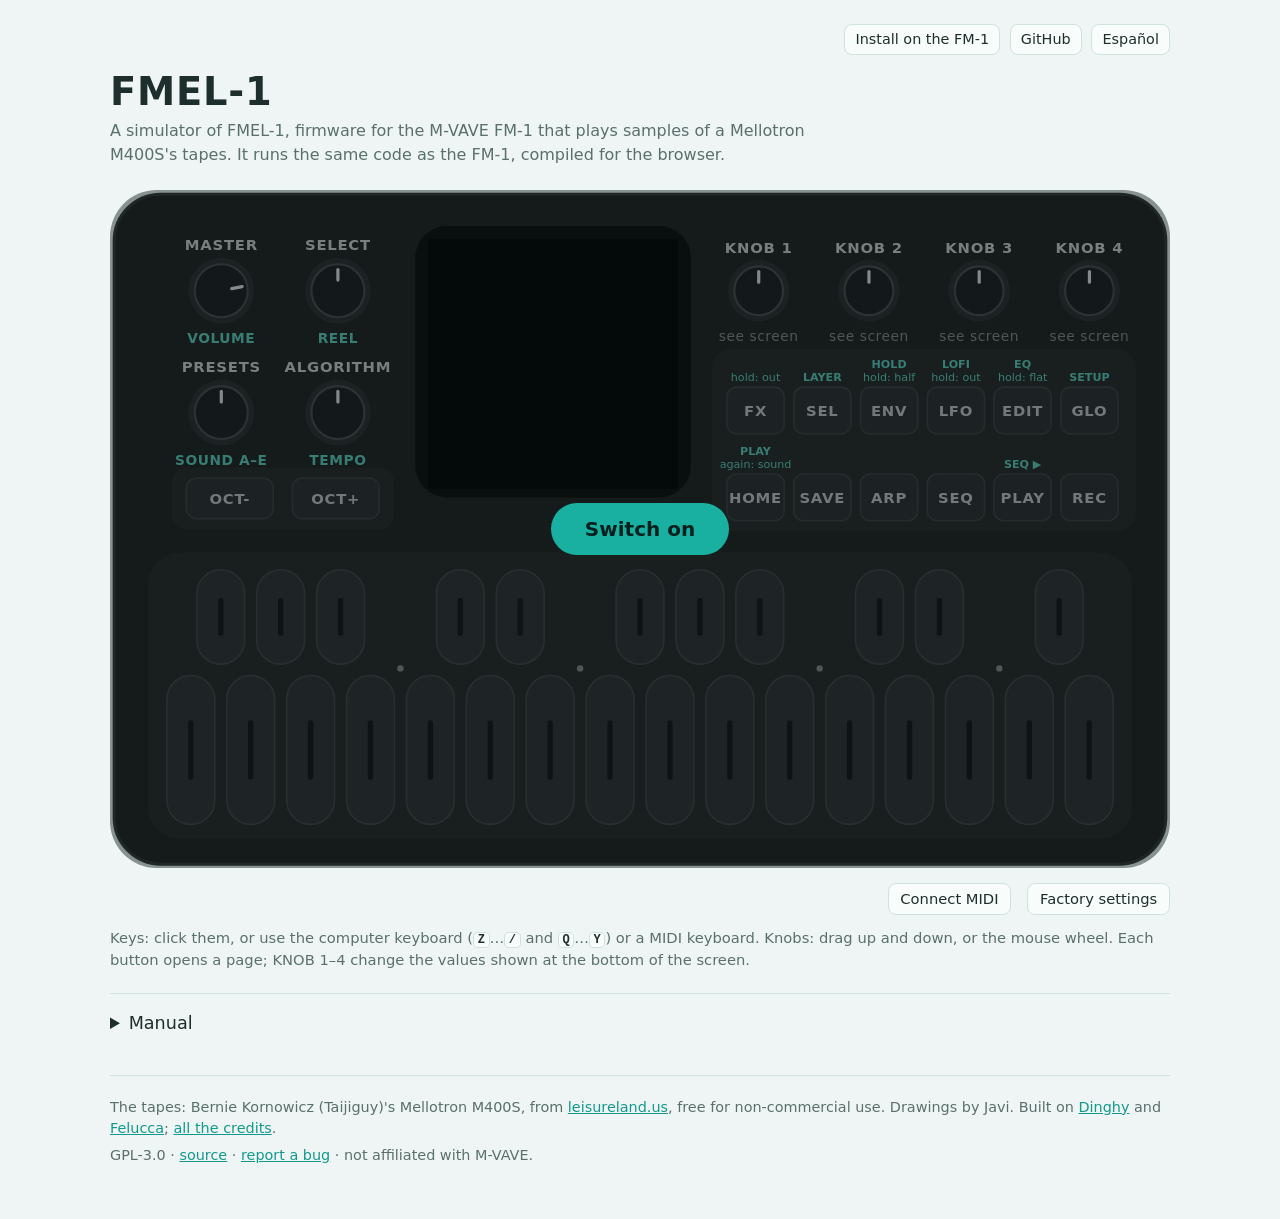
==== commit 3e9fd049: "MEL: the pictures on the installer's page, not the simulator's; both pages say plainly what FMEL-1 i" ====
--- a/web/emu/index.html
+++ b/web/emu/index.html
@@ -3,11 +3,11 @@
 <head>
 <meta charset="utf-8">
 <meta name="viewport" content="width=device-width, initial-scale=1">
-<title>FMEL-1: Mellotron tapes for the M-VAVE FM-1</title>
-<meta name="description" content="Free, open-source firmware that turns the M-VAVE FM-1 into a little Mellotron. Try it in your browser: the same code the FM-1 runs.">
+<title>FMEL-1 simulator</title>
+<meta name="description" content="Simulator of FMEL-1, firmware for the M-VAVE FM-1 that plays Mellotron M400S tape samples. Same code as the FM-1, compiled for the browser.">
 <meta property="og:type" content="website">
-<meta property="og:title" content="FMEL-1: Mellotron tapes for the M-VAVE FM-1">
-<meta property="og:description" content="Free, open-source firmware for the FM-1. Try it in your browser.">
+<meta property="og:title" content="FMEL-1 simulator">
+<meta property="og:description" content="Firmware for the M-VAVE FM-1 that plays Mellotron M400S tape samples, running in the browser.">
 <meta property="og:url" content="https://antonioaltea.github.io/fmel-1/">
 <meta property="og:image" content="https://antonioaltea.github.io/fmel-1/img/og.png">
 <meta property="og:image:width" content="1200">
@@ -32,22 +32,11 @@
 main { max-width: 1060px; margin: 0 auto; }
 html[lang="en"] [data-lang="es"], html[lang="es"] [data-lang="en"] { display: none !important; }
 a { color: var(--accent); }
-.top { display: flex; align-items: center; gap: .6rem; margin-bottom: 1.4rem; }
+.top { display: flex; flex-wrap: wrap; align-items: center; gap: .6rem; margin-bottom: 1rem; }
 .top .grow { flex: 1; }
 .top a, .lang { font: inherit; font-size: .9rem; color: var(--ink); background: var(--card); border: 1px solid var(--rule); border-radius: 8px; padding: .25em .7em; cursor: pointer; text-decoration: none; }
-.hero { display: flex; flex-wrap: wrap; align-items: center; gap: 1.5rem 2.5rem; margin-bottom: 2.4rem; }
-.hero .text { flex: 1 1 20rem; }
-h1 { margin: 0; font-size: 3rem; line-height: 1.05; letter-spacing: .02em; }
-.lead { font-size: 1.3rem; margin: .5rem 0 .4rem; }
-.hero .sub { color: var(--muted); margin: 0 0 1.2rem; }
-.cta { display: flex; flex-wrap: wrap; gap: .7rem; }
-.cta a { display: inline-block; padding: .65em 1.3em; border: 1px solid var(--accent); border-radius: 10px; text-decoration: none; font-size: 1.05rem; }
-.cta a.primary { background: var(--accent); color: var(--ground); }
-.shots { display: flex; gap: 1rem; margin: 0; flex: 0 1 auto; }
-.shots figure { margin: 0; flex: 1 1 0; }
-.shots img { display: block; width: 100%; max-width: 240px; aspect-ratio: 1; border-radius: 6px; box-shadow: 0 2px 14px rgba(0, 0, 0, .25); }
-.shots figcaption { color: var(--muted); font-size: .85rem; margin-top: .4rem; }
-h2.try { font-size: 1.4rem; margin: 0 0 .7rem; font-weight: 400; }
+h1 { margin: 0; font-size: 2.4rem; line-height: 1.1; letter-spacing: .02em; }
+.intro { color: var(--muted); margin: .4rem 0 1.4rem; max-width: 46rem; }
 .device { position: relative; width: 100%; aspect-ratio: 1000 / 640; user-select: none; -webkit-user-select: none; touch-action: none; }
 .device svg { position: absolute; inset: 0; width: 100%; height: 100%; }
 .device canvas { position: absolute; left: 30%; top: 7.1875%; width: 23.6%; height: 36.875%; image-rendering: pixelated; background: #000; border-radius: 3px; pointer-events: none; }
@@ -83,8 +72,7 @@
 @media (pointer: coarse) { .hint.desk { display: none; } .hint.touch { display: block; } }
 @media (max-width: 640px) {
   .start button { font-size: 1rem; padding: .55em 1.3em; }
-  h1 { font-size: 2.4rem; }
-  .shots img { max-width: none; }
+  h1 { font-size: 2rem; }
   .bar #reset { display: none; }
 }
 .help h2 { font-size: 1.05rem; margin: 0 0 .3rem; }
@@ -98,34 +86,21 @@
 <main>
 <nav class="top">
   <span class="grow"></span>
+  <a href="install/"><span data-lang="en">Install on the FM-1</span><span data-lang="es">Instalar en el FM-1</span></a>
   <a href="https://github.com/AntonioAltea/fmel-1">GitHub</a>
   <button class="lang" id="lang" type="button"><span data-lang="en">Español</span><span data-lang="es">English</span></button>
 </nav>
 
-<header class="hero">
-  <div class="text">
-    <h1>FMEL-1</h1>
-    <p class="lead" data-lang="en">Mellotron tapes for the M-VAVE FM-1.</p>
-    <p class="lead" data-lang="es">Cintas de Mellotron para el M-VAVE FM-1.</p>
-    <p class="sub" data-lang="en">Free, open-source firmware. Five real M400 tapes, layered two at a time, worn with wow, flutter and hiss; echo, reverb, arpeggiator and sequencer.</p>
-    <p class="sub" data-lang="es">Firmware libre y gratuito. Cinco cintas reales de un M400, de dos en dos, gastadas con wow, flutter y soplido; eco, reverb, arpegiador y secuenciador.</p>
-    <div class="cta">
-      <a class="primary" href="#try"><span data-lang="en">Try it below</span><span data-lang="es">Pruébalo aquí abajo</span></a>
-      <a href="install/"><span data-lang="en">Install on your FM-1</span><span data-lang="es">Instalar en tu FM-1</span></a>
-    </div>
-  </div>
-  <div class="shots">
-    <figure><img src="img/choir.png" width="240" height="240" alt="The FM-1's screen playing the choir tape: a fox, a cat and a mouse singing"><figcaption data-lang="en">B · CHOIR</figcaption><figcaption data-lang="es">B · CHOIR (coro)</figcaption></figure>
-    <figure><img src="img/tape.png" width="240" height="240" alt="The LOFI page: a cassette whose tape is a snake"><figcaption data-lang="en">LOFI · the tape</figcaption><figcaption data-lang="es">LOFI · la cinta</figcaption></figure>
-  </div>
+<header>
+  <h1>FMEL-1</h1>
+  <p class="intro" data-lang="en">A simulator of FMEL-1, firmware for the M-VAVE FM-1 that plays samples of a Mellotron M400S's tapes. It runs the same code as the FM-1, compiled for the browser.</p>
+  <p class="intro" data-lang="es">Un simulador de FMEL-1, firmware para el M-VAVE FM-1 que toca muestras de las cintas de un Mellotron M400S. Ejecuta el mismo código que el FM-1, compilado para el navegador.</p>
 </header>
-
-<h2 class="try" id="try"><span data-lang="en">Play it here</span><span data-lang="es">Tócalo aquí</span></h2>
 
 <div class="device" id="device">
   <svg id="panel" viewBox="0 0 1000 640" role="application" aria-label="FM-1"></svg>
   <canvas id="screen" width="240" height="240" aria-label="FM-1 screen"></canvas>
-  <div class="start" id="start"><button id="go"><span data-lang="en">▶ Switch on</span><span data-lang="es">▶ Encender</span></button></div>
+  <div class="start" id="start"><button id="go"><span data-lang="en">Switch on</span><span data-lang="es">Encender</span></button></div>
 </div>
 
 <div class="bar">
@@ -135,14 +110,14 @@
   <button id="midi" type="button"></button>
   <button id="reset" type="button"><span data-lang="en">Factory settings</span><span data-lang="es">Ajustes de fábrica</span></button>
 </div>
-<p class="hint desk" data-lang="en">Play with the mouse (drag the knobs up and down), your computer keyboard (<kbd>Z</kbd>…<kbd>/</kbd> and <kbd>Q</kbd>…<kbd>Y</kbd>) or a MIDI keyboard. Each button opens a page; KNOB 1–4 do what the screen says.</p>
-<p class="hint desk" data-lang="es">Toca con el ratón (arrastra los knobs arriba y abajo), el teclado del ordenador (<kbd>Z</kbd>…<kbd>/</kbd> y <kbd>Q</kbd>…<kbd>Y</kbd>) o un teclado MIDI. Cada botón abre una página; KNOB 1–4 hacen lo que dice la pantalla.</p>
-
-<p class="hint touch" data-lang="en">Turn your phone sideways for bigger keys. Drag the knobs up and down; each button opens a page, and KNOB 1–4 do what the screen says.</p>
-<p class="hint touch" data-lang="es">Gira el móvil para tener las teclas más grandes. Arrastra los knobs arriba y abajo; cada botón abre una página y KNOB 1–4 hacen lo que dice la pantalla.</p>
+<p class="hint desk" data-lang="en">Keys: click them, or use the computer keyboard (<kbd>Z</kbd>…<kbd>/</kbd> and <kbd>Q</kbd>…<kbd>Y</kbd>) or a MIDI keyboard. Knobs: drag up and down, or the mouse wheel. Each button opens a page; KNOB 1–4 change the values shown at the bottom of the screen.</p>
+<p class="hint desk" data-lang="es">Teclas: haz clic, o usa el teclado del ordenador (<kbd>Z</kbd>…<kbd>/</kbd> y <kbd>Q</kbd>…<kbd>Y</kbd>) o un teclado MIDI. Knobs: arrastra arriba y abajo, o la rueda del ratón. Cada botón abre una página; KNOB 1–4 cambian los valores de la parte de abajo de la pantalla.</p>
+
+<p class="hint touch" data-lang="en">Knobs: drag up and down. Each button opens a page; KNOB 1–4 change the values shown at the bottom of the screen. In landscape the keys are larger.</p>
+<p class="hint touch" data-lang="es">Knobs: arrastra arriba y abajo. Cada botón abre una página; KNOB 1–4 cambian los valores de la parte de abajo de la pantalla. En horizontal las teclas son más grandes.</p>
 
 <details class="manual">
-<summary><span data-lang="en">The whole manual</span><span data-lang="es">El manual entero</span></summary>
+<summary><span data-lang="en">Manual</span><span data-lang="es">Manual</span></summary>
 <section class="help" data-lang="en">
   <div>
     <h2>How it is laid out</h2>
@@ -355,7 +330,7 @@
 function status(key, extra = "") { statusKey = key; statusExtra = extra; statusEl.textContent = t(key) + extra; }
 function applyLang() {
   document.documentElement.lang = lang;
-  document.title = lang === "es" ? "FMEL-1: cintas de Mellotron para el M-VAVE FM-1" : "FMEL-1: Mellotron tapes for the M-VAVE FM-1";
+  document.title = lang === "es" ? "Simulador de FMEL-1" : "FMEL-1 simulator";
   for (const [e, key, line, y, yAlone] of texts) {
     const lines = TEXT[lang][key] || [];
     e.textContent = lines[line] || "";
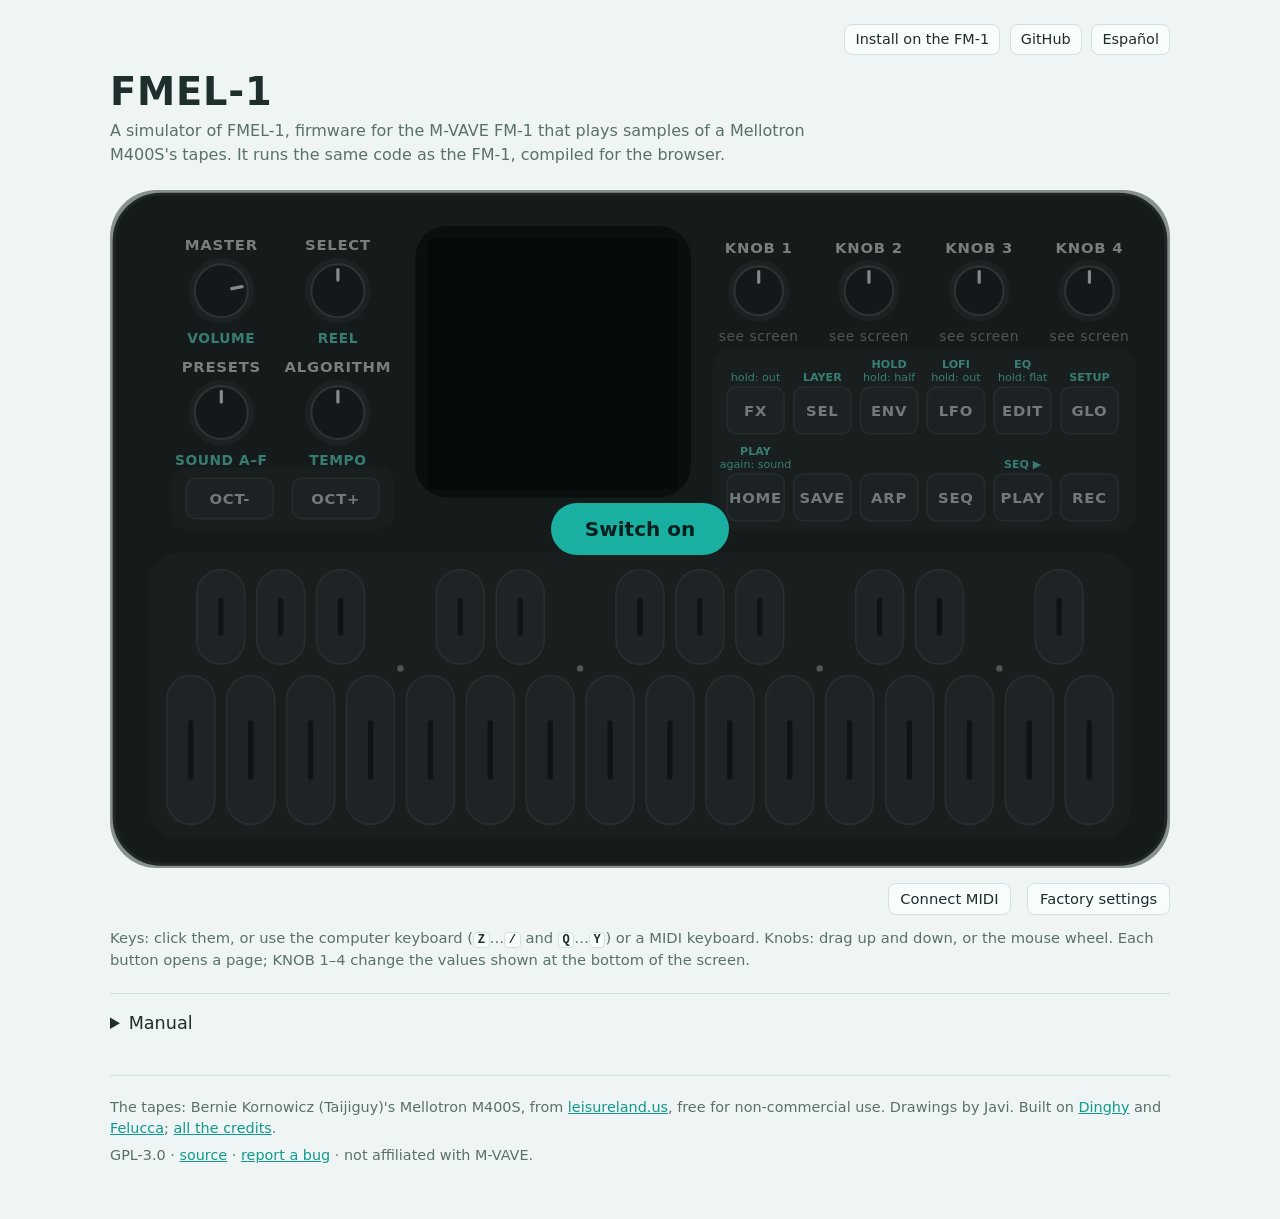
==== commit ced97cb0: "MEL: F SAX, Taijiguy's tenor sax tape (9 keys, every 4 semitones), no drawing yet; settings with fiv" ====
--- a/web/emu/index.html
+++ b/web/emu/index.html
@@ -124,7 +124,7 @@
     <ul>
       <li>Each button is a <b>section</b>; press it again for its next page (the dots at the top say which). <b>SELECT</b> is your hand on the tape's reel: turn it clockwise and the tape runs faster (higher), the other way slower (lower, darker); the faster you turn, the more, up to 2 semitones; let go and the motor brings it back. A flick of the wrist and the tape catches. (The idea is GHOULBOX's crank.)</li>
       <li>On every page, <b>KNOB 1–4</b> do what the screen's aluminium plate says, with their names and values. On FX pages the fourth is always <b>MIX</b>.</li>
-      <li><b>PRESETS</b>: the sound, on any page: A FLUTE, B CHOIR, C CELLO, D VIBES, E PIANO (a track selector, as on the M400: it stops at A and at E; the piano: SLOOP's LOFI KEYS). <b>ALGORITHM</b>: the tempo, on any page.</li>
+      <li><b>PRESETS</b>: the sound, on any page: A FLUTE, B CHOIR, C CELLO, D VIBES, E PIANO, F SAX (a track selector, as on the M400: it stops at A and at F; the piano: SLOOP's LOFI KEYS). <b>ALGORITHM</b>: the tempo, on any page.</li>
     </ul>
   </div>
   <div>
@@ -166,7 +166,7 @@
     <ul>
       <li>Cada botón es un <b>apartado</b>; si lo vuelves a pulsar, pasa a su siguiente página (los puntos de arriba dicen en cuál estás). <b>SELECT</b> es tu mano en la bobina de la cinta: hacia la derecha la cinta corre más (más agudo), hacia la izquierda la frenas (más grave y más oscuro); cuanto más rápido giras, más, hasta 2 semitonos; suéltalo y el motor la devuelve. Un golpe de muñeca y la cinta se engancha. (La idea es la manivela de GHOULBOX.)</li>
       <li>En todas las páginas, <b>KNOB 1–4</b> hacen lo que dice la placa de aluminio de la pantalla, con su nombre y su valor. En FX el cuarto es siempre <b>MIX</b>.</li>
-      <li><b>PRESETS</b>: el sonido, en cualquier página: A FLUTE, B CHOIR, C CELLO, D VIBES, E PIANO (un selector de pistas como el del M400: se para en A y en E; el piano: el LOFI KEYS de SLOOP). <b>ALGORITHM</b>: el tempo, en cualquier página.</li>
+      <li><b>PRESETS</b>: el sonido, en cualquier página: A FLUTE, B CHOIR, C CELLO, D VIBES, E PIANO, F SAX (un selector de pistas como el del M400: se para en A y en F; el piano: el LOFI KEYS de SLOOP). <b>ALGORITHM</b>: el tempo, en cualquier página.</li>
     </ul>
   </div>
   <div>
@@ -219,14 +219,14 @@
 const ENC = { SELECT: 0, ALGORITHM: 1, KNOB1: 2, KNOB2: 3, KNOB3: 4, KNOB4: 5, PRESETS: 6 };
 let lang = document.documentElement.lang === "es" ? "es" : "en";
 const TEXT = {                                  // [what it is, what holding it does] above the buttons; under the knobs
-  en: { SELECT: ["REEL"], ALGORITHM: ["TEMPO"], PRESETS: ["SOUND A–E"], MASTER: ["VOLUME"], KNOB: ["see screen"],
+  en: { SELECT: ["REEL"], ALGORITHM: ["TEMPO"], PRESETS: ["SOUND A–F"], MASTER: ["VOLUME"], KNOB: ["see screen"],
         HOME: ["PLAY", "again: sound"], LFO: ["LOFI", "hold: out"], FX: ["", "hold: out"], EDIT: ["EQ", "hold: flat"],
         GLO: ["SETUP"], ENV: ["HOLD", "hold: half"], SEL: ["LAYER"], PLAY: ["SEQ ▶"], REC: [""],
         off: "", loading: "Loading the tapes…",
         on: "On. Play with the mouse, the keyboard or a MIDI keyboard.", fail: "Could not start: ", error: "Error: ",
         midi: "Connect MIDI", midiOn: "MIDI connected", noMidi: "This browser has no Web MIDI (try Chrome or Edge).",
         midiNone: "MIDI connected, but there is no MIDI keyboard.", midiNo: "MIDI not allowed: ", key: "key" },
-  es: { SELECT: ["BOBINA"], ALGORITHM: ["TEMPO"], PRESETS: ["SONIDO A–E"], MASTER: ["VOLUMEN"], KNOB: ["ver pantalla"],
+  es: { SELECT: ["BOBINA"], ALGORITHM: ["TEMPO"], PRESETS: ["SONIDO A–F"], MASTER: ["VOLUMEN"], KNOB: ["ver pantalla"],
         HOME: ["PLAY", "otra: sonido"], LFO: ["LOFI", "mant: fuera"], FX: ["", "mant: fuera"], EDIT: ["EQ", "mant: plano"],
         GLO: ["SETUP"], ENV: ["HOLD", "mant: half"], SEL: ["LAYER"], PLAY: ["SEQ ▶"], REC: ["GRABAR"],
         off: "", loading: "Cargando las cintas…",
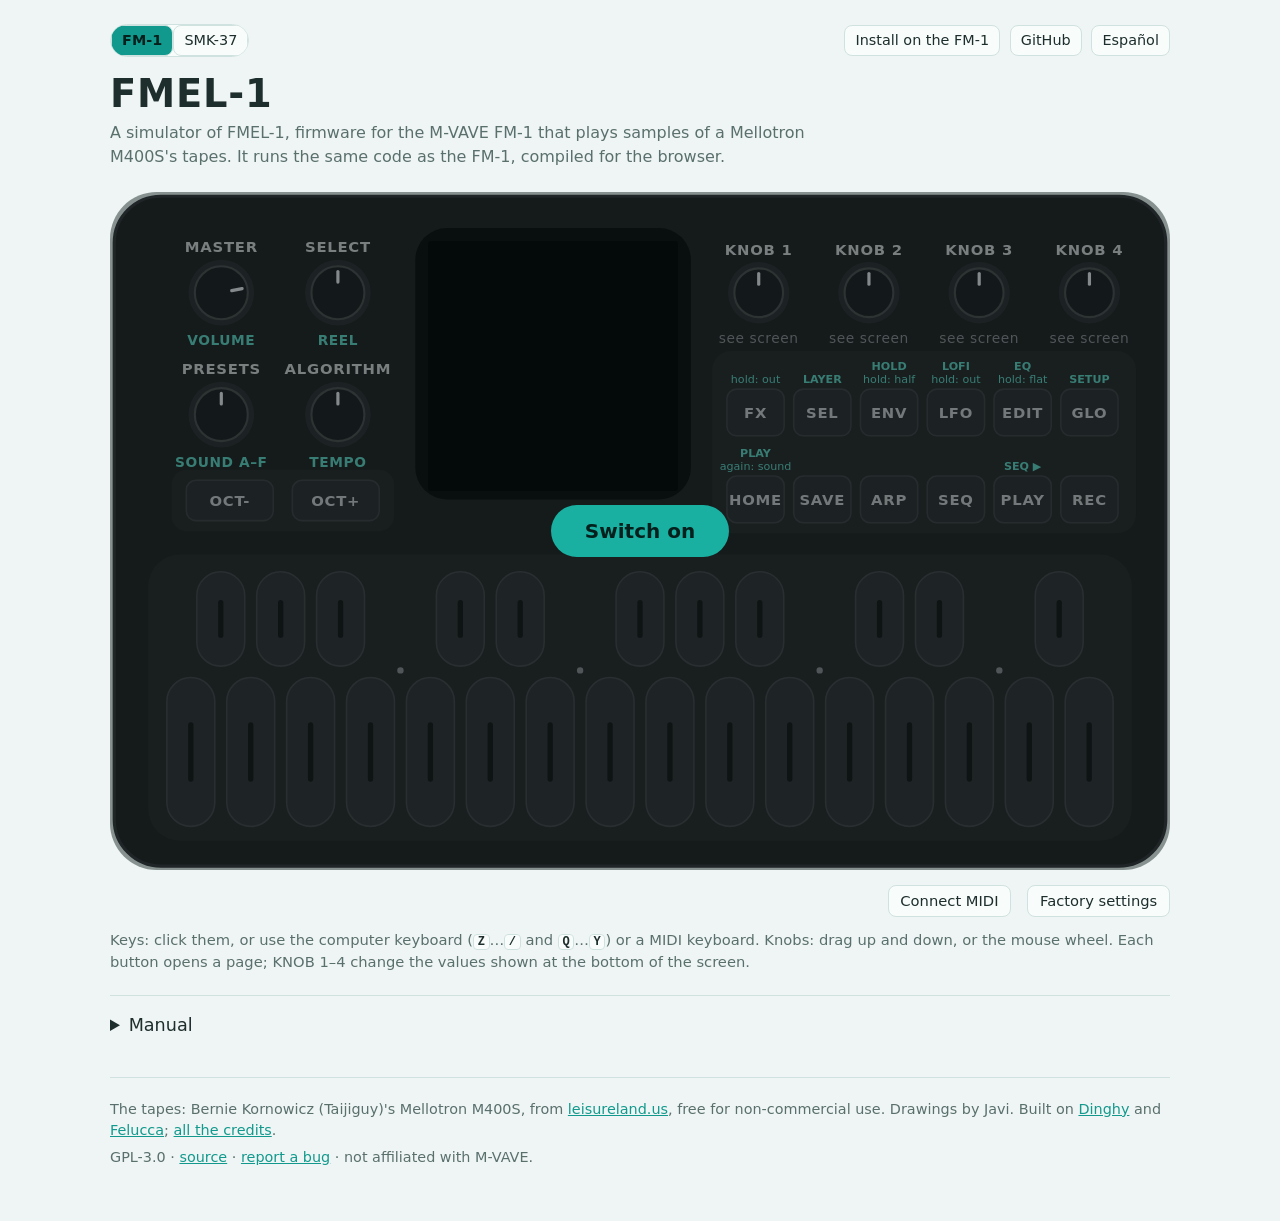
==== commit cde67091: "Web: an FM-1 / SMK-37 selector on the simulators and the installer; the installer installs the SMK-3" ====
--- a/web/emu/index.html
+++ b/web/emu/index.html
@@ -34,6 +34,9 @@
 a { color: var(--accent); }
 .top { display: flex; flex-wrap: wrap; align-items: center; gap: .6rem; margin-bottom: 1rem; }
 .top .grow { flex: 1; }
+.board { display: inline-flex; border: 1px solid var(--rule); border-radius: 999px; overflow: hidden; background: var(--card); }
+.board a { font-size: .9rem; padding: .25em .9em; color: var(--ink); text-decoration: none; border: 0; border-radius: 0; background: none; }
+.board a[aria-current="page"] { background: var(--accent); color: #04201d; font-weight: 600; }
 .top a, .lang { font: inherit; font-size: .9rem; color: var(--ink); background: var(--card); border: 1px solid var(--rule); border-radius: 8px; padding: .25em .7em; cursor: pointer; text-decoration: none; }
 h1 { margin: 0; font-size: 2.4rem; line-height: 1.1; letter-spacing: .02em; }
 .intro { color: var(--muted); margin: .4rem 0 1.4rem; max-width: 46rem; }
@@ -85,6 +88,7 @@
 <body>
 <main>
 <nav class="top">
+  <nav class="board" aria-label="board"><a aria-current="page" href="./">FM-1</a><a href="smk37.html">SMK-37</a></nav>
   <span class="grow"></span>
   <a href="install/"><span data-lang="en">Install on the FM-1</span><span data-lang="es">Instalar en el FM-1</span></a>
   <a href="https://github.com/AntonioAltea/fmel-1">GitHub</a>
@@ -214,6 +218,7 @@
 
 <script>
 "use strict";
+try { localStorage.setItem("mel-board", "fm1"); } catch (e) {}   // (the installer opens on this board)
 const NS = "http://www.w3.org/2000/svg";
 const BTN = { "OCT-": 0, "OCT+": 1, FX: 2, SEL: 3, ENV: 4, LFO: 5, EDIT: 6, GLO: 7, HOME: 8, SAVE: 9, ARP: 10, SEQ: 11, PLAY: 12, REC: 13 };
 const ENC = { SELECT: 0, ALGORITHM: 1, KNOB1: 2, KNOB2: 3, KNOB3: 4, KNOB4: 5, PRESETS: 6 };
